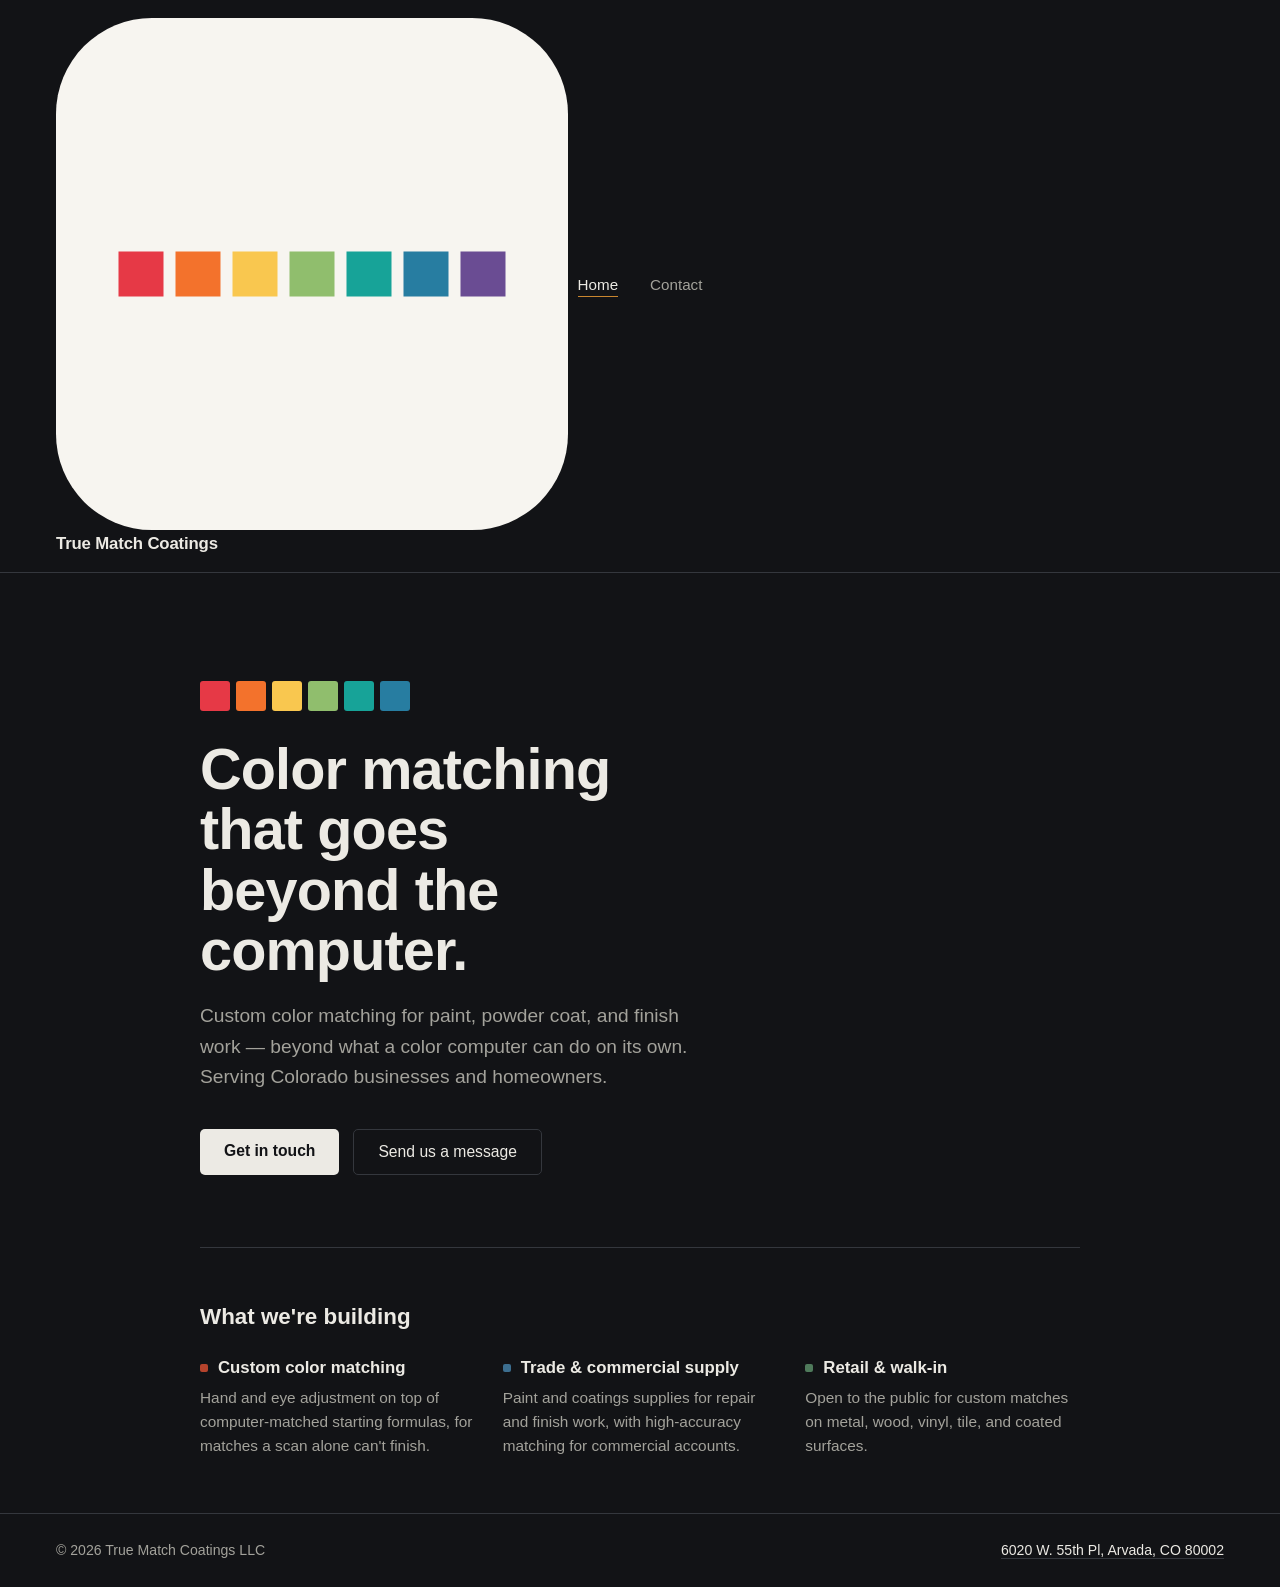
==== index.html @ b21d84d8 "Add files via upload" ====
<!DOCTYPE html>
<html lang="en">
<head>
<meta charset="UTF-8">
<meta name="viewport" content="width=device-width, initial-scale=1.0">
<title>Custom Paint Color Matching in Arvada, CO | True Match Coatings</title>
<meta name="description" content="True Match Coatings in Arvada, CO: custom hand-and-eye color matching for paint, powder coat, and finish work. Serving Colorado businesses and homeowners.">
<link rel="canonical" href="https://www.truematchcoatings.com/">
<meta property="og:type" content="website">
<meta property="og:site_name" content="True Match Coatings">
<meta property="og:title" content="Custom Paint Color Matching in Arvada, CO | True Match Coatings">
<meta property="og:description" content="Custom hand-and-eye color matching for paint, powder coat, and finish work. Serving Colorado businesses and homeowners.">
<meta property="og:url" content="https://www.truematchcoatings.com/">
<meta property="og:image" content="https://www.truematchcoatings.com/favicon-512.png">
<script type="application/ld+json">
{
  "@context": "https://schema.org",
  "@type": "LocalBusiness",
  "name": "True Match Coatings",
  "url": "https://www.truematchcoatings.com/",
  "image": "https://www.truematchcoatings.com/favicon-512.png",
  "description": "Custom paint, powder coat, and finish color matching with hand-and-eye adjustment on top of computer-matched formulas. Trade and commercial supply, plus retail and walk-in matching.",
  "telephone": "+1-303-345-3634",
  "openingHoursSpecification": {
    "@type": "OpeningHoursSpecification",
    "dayOfWeek": ["Monday", "Tuesday", "Wednesday", "Thursday", "Friday"],
    "opens": "08:00",
    "closes": "17:00"
  },
  "address": {
    "@type": "PostalAddress",
    "streetAddress": "6020 W. 55th Pl",
    "addressLocality": "Arvada",
    "addressRegion": "CO",
    "postalCode": "80002",
    "addressCountry": "US"
  },
  "areaServed": {
    "@type": "State",
    "name": "Colorado"
  },
  "knowsAbout": ["Custom paint color matching", "Powder coat color matching", "Commercial paint and coatings supply"]
}
</script>
<link rel="stylesheet" href="style.css">
<link rel="icon" href="favicon.ico" sizes="any">
<link rel="icon" href="favicon.svg" type="image/svg+xml">
<link rel="apple-touch-icon" href="favicon-512.png">
<style>
  .hero {
    padding: clamp(64px, 12vh, 120px) 0 clamp(48px, 8vh, 88px);
  }

  .hero h1 {
    font-size: clamp(2.4rem, 5.5vw, 3.6rem);
    font-weight: 650;
    letter-spacing: -0.015em;
    line-height: 1.05;
    margin: 28px 0 20px;
    max-width: 14ch;
  }

  .hero p.lede {
    font-size: 1.2rem;
    line-height: 1.6;
    color: var(--paper-dim);
    max-width: 46ch;
    margin: 0 0 36px;
  }

  .cta-row {
    display: flex;
    gap: 14px;
    flex-wrap: wrap;
  }

  .cta {
    display: inline-block;
    padding: 13px 24px;
    border-radius: 5px;
    text-decoration: none;
    font-size: 0.98rem;
  }

  .cta.primary {
    background: var(--paper);
    color: var(--graphite-deep);
    font-weight: 600;
  }

  .cta.secondary {
    border: 1px solid var(--line);
    color: var(--paper);
  }

  .cta.primary:hover { background: #fff; }
  .cta.secondary:hover { border-color: var(--paper-dim); }

  .strip {
    border-top: 1px solid var(--line);
    padding: 56px 0;
  }

  .strip h2 {
    font-size: 1.4rem;
    font-weight: 600;
    margin: 0 0 28px;
  }

  .cards {
    display: grid;
    grid-template-columns: repeat(auto-fit, minmax(220px, 1fr));
    gap: 28px;
  }

  .card h3 {
    font-size: 1.05rem;
    font-weight: 600;
    margin: 0 0 8px;
    display: flex;
    align-items: center;
    gap: 10px;
  }

  .card h3 .mark {
    width: 8px;
    height: 8px;
    border-radius: 2px;
    flex-shrink: 0;
  }

  .card p {
    color: var(--paper-dim);
    font-size: 0.96rem;
    line-height: 1.55;
    margin: 0;
  }
</style>
</head>
<body>

<header class="site">
  <a class="wordmark" href="index.html">
    <img src="favicon.svg" alt="" class="brand-mark" aria-hidden="true">
    True Match Coatings
  </a>
  <nav class="site">
    <a href="index.html" aria-current="page">Home</a>
    <a href="contact.html">Contact</a>
  </nav>
</header>

<main>
  <div class="wrap hero rise">
    <div class="swatch-row" aria-hidden="true">
      <div></div><div></div><div></div><div></div><div></div><div></div>
    </div>
    <h1>Color matching that goes beyond the computer.</h1>
    <p class="lede">
      Custom color matching for paint, powder coat, and finish work &mdash;
      beyond what a color computer can do on its own. Serving Colorado
      businesses and homeowners.
    </p>
    <div class="cta-row">
      <a class="cta primary" href="contact.html">Get in touch</a>
      <a class="cta secondary" href="contact.html#contact-form">Send us a message</a>
    </div>
  </div>

  <div class="wrap strip">
    <h2>What we're building</h2>
    <div class="cards">
      <div class="card">
        <h3><span class="mark" style="background:var(--swatch-1)"></span>Custom color matching</h3>
        <p>Hand and eye adjustment on top of computer-matched starting formulas, for matches a scan alone can't finish.</p>
      </div>
      <div class="card">
        <h3><span class="mark" style="background:var(--swatch-4)"></span>Trade &amp; commercial supply</h3>
        <p>Paint and coatings supplies for repair and finish work, with high-accuracy matching for commercial accounts.</p>
      </div>
      <div class="card">
        <h3><span class="mark" style="background:var(--swatch-3)"></span>Retail &amp; walk-in</h3>
        <p>Open to the public for custom matches on metal, wood, vinyl, tile, and coated surfaces.</p>
      </div>
    </div>
  </div>
</main>

<footer class="site">
  <span>&copy; 2026 True Match Coatings LLC</span>
  <a href="contact.html">6020 W. 55th Pl, Arvada, CO 80002</a>
</footer>

</body>
</html>
---- style.css ----
:root {
  --graphite: #1c1e22;
  --graphite-deep: #121316;
  --panel: #202329;
  --paper: #eceae4;
  --paper-dim: #a3a29b;
  --line: #34373d;

  --swatch-1: #b5432c;
  --swatch-2: #c9862f;
  --swatch-3: #4f7a5b;
  --swatch-4: #3c6e8f;
  --swatch-5: #5b4c8a;
  --swatch-6: #8a3c5e;
}

* { box-sizing: border-box; }

html, body {
  margin: 0;
  padding: 0;
  background: var(--graphite-deep);
  color: var(--paper);
  font-family: -apple-system, "Segoe UI", "Inter", Helvetica, Arial, sans-serif;
}

body {
  min-height: 100vh;
  display: flex;
  flex-direction: column;
}

a { color: inherit; }

/* ---------- Header / nav ---------- */

header.site {
  display: grid;
  grid-template-columns: 1fr auto 1fr;
  align-items: center;
  padding: 18px clamp(20px, 5vw, 56px);
  border-bottom: 1px solid var(--line);
}

.wordmark {
  justify-self: start;
  font-weight: 650;
  font-size: 1.05rem;
  letter-spacing: -0.01em;
  text-decoration: none;
  display: flex;
  flex-direction: column;
  align-items: flex-start;
  gap: 4px;
}

.brand-blocks {
  display: flex;
  gap: 2px;
}
.brand-blocks div { width: 6px; height: 6px; }
.brand-blocks div:nth-child(1) { background: #E63946; }
.brand-blocks div:nth-child(2) { background: #F3722C; }
.brand-blocks div:nth-child(3) { background: #F9C74F; }
.brand-blocks div:nth-child(4) { background: #90BE6D; }
.brand-blocks div:nth-child(5) { background: #17A398; }
.brand-blocks div:nth-child(6) { background: #277DA1; }
.brand-blocks div:nth-child(7) { background: #6A4C93; }

.header-slogan {
  font-size: 0.68rem;
  font-weight: 600;
  color: #17A398;
  letter-spacing: 0.01em;
  margin-top: 1px;
}

.header-phone {
  justify-self: center;
  color: var(--paper);
  font-weight: 650;
  font-size: 0.95rem;
  text-decoration: none;
  border-bottom: 1px solid var(--line);
  padding-bottom: 2px;
  white-space: nowrap;
}
.header-phone:hover { border-color: var(--paper); }

nav.site {
  justify-self: end;
  display: flex;
  gap: clamp(18px, 3vw, 32px);
}

nav.site a {
  text-decoration: none;
  color: var(--paper-dim);
  font-size: 0.95rem;
  padding-bottom: 3px;
  border-bottom: 1px solid transparent;
  transition: color 0.15s ease, border-color 0.15s ease;
}

nav.site a:hover,
nav.site a[aria-current="page"] {
  color: var(--paper);
  border-color: var(--swatch-2);
}

/* ---------- Shared layout helpers ---------- */

main {
  flex: 1;
  width: 100%;
}

.wrap {
  max-width: 880px;
  margin: 0 auto;
  padding: 0 clamp(20px, 5vw, 56px);
}

.swatch-row {
  display: flex;
  gap: 6px;
}

.swatch-row div {
  width: 30px;
  height: 30px;
  border-radius: 3px;
}
.swatch-row div:nth-child(1) { background: #E63946; }
.swatch-row div:nth-child(2) { background: #F3722C; }
.swatch-row div:nth-child(3) { background: #F9C74F; }
.swatch-row div:nth-child(4) { background: #90BE6D; }
.swatch-row div:nth-child(5) { background: #17A398; }
.swatch-row div:nth-child(6) { background: #277DA1; }
.swatch-row div:nth-child(7) { background: #6A4C93; }

/* ---------- Footer ---------- */

footer.site {
  border-top: 1px solid var(--line);
  padding: 28px clamp(20px, 5vw, 56px);
  color: var(--paper-dim);
  font-size: 0.88rem;
  display: flex;
  justify-content: space-between;
  flex-wrap: wrap;
  gap: 10px;
}

footer.site a {
  color: var(--paper);
  text-decoration: none;
  border-bottom: 1px solid var(--line);
}
footer.site a:hover { border-bottom-color: var(--paper); }

/* ---------- Focus visibility ---------- */

a:focus-visible, button:focus-visible {
  outline: 2px solid var(--swatch-4);
  outline-offset: 3px;
}

@media (prefers-reduced-motion: no-preference) {
  .rise { animation: rise 0.5s ease-out; }
  @keyframes rise {
    from { opacity: 0; transform: translateY(6px); }
    to { opacity: 1; transform: translateY(0); }
  }
}
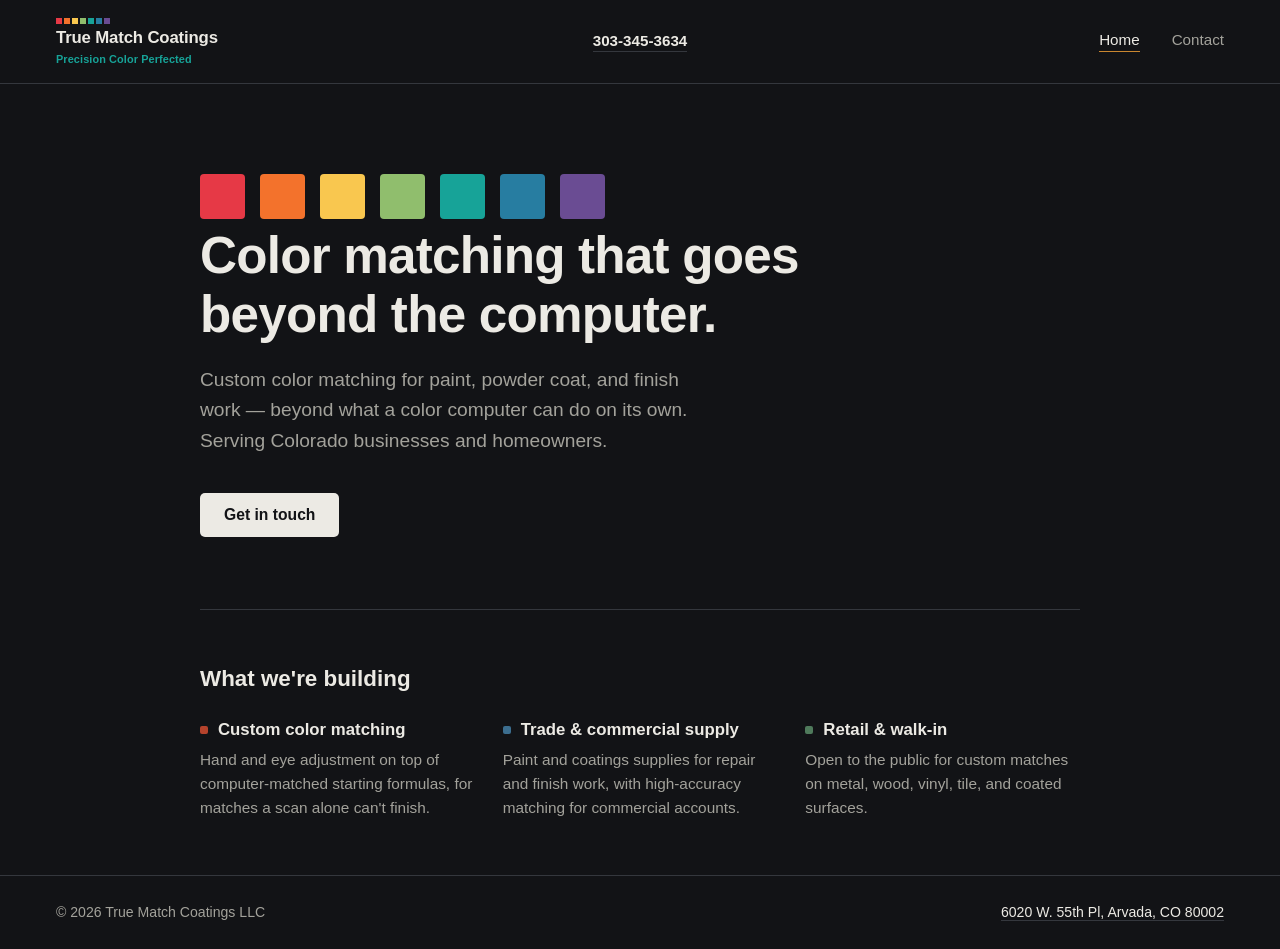
==== commit 3cfa64e1: "Add files via upload" ====
--- a/index.html
+++ b/index.html
@@ -48,16 +48,26 @@
 <link rel="apple-touch-icon" href="favicon-512.png">
 <style>
   .hero {
-    padding: clamp(64px, 12vh, 120px) 0 clamp(48px, 8vh, 88px);
+    padding: clamp(56px, 10vh, 100px) 0 clamp(48px, 8vh, 88px);
+  }
+
+  .hero .swatch-row {
+    gap: 15px;
+    margin-bottom: 8px;
+  }
+  .hero .swatch-row div {
+    width: 45px;
+    height: 45px;
+    border-radius: 4px;
   }
 
   .hero h1 {
-    font-size: clamp(2.4rem, 5.5vw, 3.6rem);
+    font-size: clamp(2.1rem, 4.8vw, 3.2rem);
     font-weight: 650;
     letter-spacing: -0.015em;
-    line-height: 1.05;
-    margin: 28px 0 20px;
-    max-width: 14ch;
+    line-height: 1.15;
+    margin: 0 0 20px;
+    max-width: 27ch;
   }
 
   .hero p.lede {
@@ -141,9 +151,13 @@
 
 <header class="site">
   <a class="wordmark" href="index.html">
-    <img src="favicon.svg" alt="" class="brand-mark" aria-hidden="true">
+    <div class="brand-blocks" aria-hidden="true">
+      <div></div><div></div><div></div><div></div><div></div><div></div><div></div>
+    </div>
     True Match Coatings
+    <span class="header-slogan">Precision Color Perfected</span>
   </a>
+  <a class="header-phone" href="tel:+13033453634">303-345-3634</a>
   <nav class="site">
     <a href="index.html" aria-current="page">Home</a>
     <a href="contact.html">Contact</a>
@@ -153,9 +167,9 @@
 <main>
   <div class="wrap hero rise">
     <div class="swatch-row" aria-hidden="true">
-      <div></div><div></div><div></div><div></div><div></div><div></div>
-    </div>
-    <h1>Color matching that goes beyond the computer.</h1>
+      <div></div><div></div><div></div><div></div><div></div><div></div><div></div>
+    </div>
+    <h1>Color matching that goes<br>beyond the computer.</h1>
     <p class="lede">
       Custom color matching for paint, powder coat, and finish work &mdash;
       beyond what a color computer can do on its own. Serving Colorado
@@ -163,7 +177,6 @@
     </p>
     <div class="cta-row">
       <a class="cta primary" href="contact.html">Get in touch</a>
-      <a class="cta secondary" href="contact.html#contact-form">Send us a message</a>
     </div>
   </div>
 
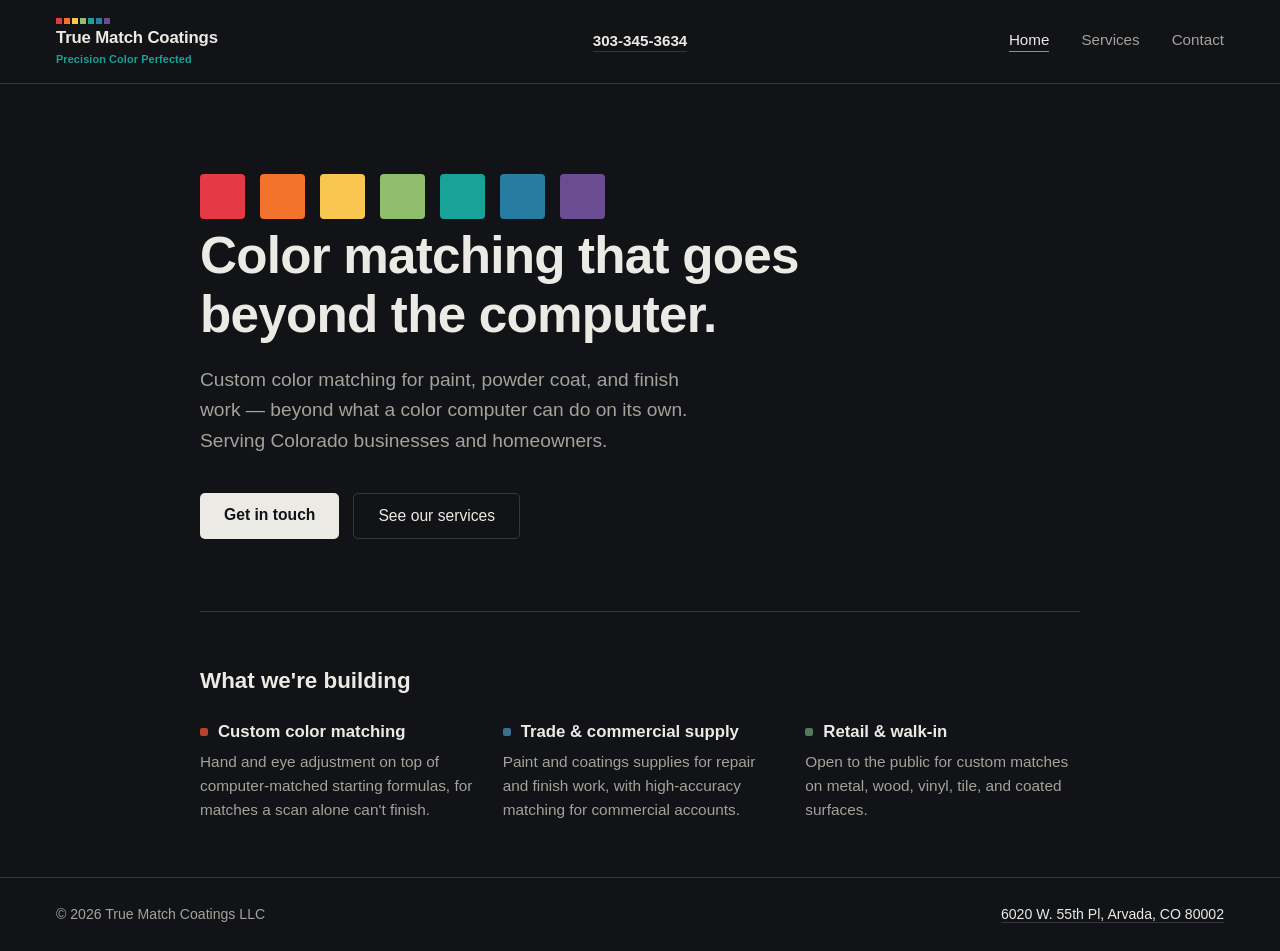
==== commit fdb6464d: "Add files via upload" ====
--- a/index.html
+++ b/index.html
@@ -3,22 +3,22 @@
 <head>
 <meta charset="UTF-8">
 <meta name="viewport" content="width=device-width, initial-scale=1.0">
-<title>Custom Paint Color Matching in Arvada, CO | True Match Coatings</title>
-<meta name="description" content="True Match Coatings in Arvada, CO: custom hand-and-eye color matching for paint, powder coat, and finish work. Serving Colorado businesses and homeowners.">
-<link rel="canonical" href="https://www.truematchcoatings.com/">
+<title>Custom Paint Color Matching | Denver Metro Area | True Match Coatings</title>
+<meta name="description" content="Custom hand-and-eye color matching for paint, powder coat, and finish work. Based in Arvada, serving the Denver Metro Area and all of Colorado.">
+<link rel="canonical" href="https://truematchcoatings.com/">
 <meta property="og:type" content="website">
 <meta property="og:site_name" content="True Match Coatings">
-<meta property="og:title" content="Custom Paint Color Matching in Arvada, CO | True Match Coatings">
+<meta property="og:title" content="Custom Paint Color Matching | Denver Metro Area | True Match Coatings">
 <meta property="og:description" content="Custom hand-and-eye color matching for paint, powder coat, and finish work. Serving Colorado businesses and homeowners.">
-<meta property="og:url" content="https://www.truematchcoatings.com/">
-<meta property="og:image" content="https://www.truematchcoatings.com/favicon-512.png">
+<meta property="og:url" content="https://truematchcoatings.com/">
+<meta property="og:image" content="https://truematchcoatings.com/favicon-512.png">
 <script type="application/ld+json">
 {
   "@context": "https://schema.org",
   "@type": "LocalBusiness",
   "name": "True Match Coatings",
-  "url": "https://www.truematchcoatings.com/",
-  "image": "https://www.truematchcoatings.com/favicon-512.png",
+  "url": "https://truematchcoatings.com/",
+  "image": "https://truematchcoatings.com/favicon-512.png",
   "description": "Custom paint, powder coat, and finish color matching with hand-and-eye adjustment on top of computer-matched formulas. Trade and commercial supply, plus retail and walk-in matching.",
   "telephone": "+1-303-345-3634",
   "openingHoursSpecification": {
@@ -35,10 +35,10 @@
     "postalCode": "80002",
     "addressCountry": "US"
   },
-  "areaServed": {
-    "@type": "State",
-    "name": "Colorado"
-  },
+  "areaServed": [
+    { "@type": "AdministrativeArea", "name": "Denver Metropolitan Area, Colorado" },
+    { "@type": "State", "name": "Colorado" }
+  ],
   "knowsAbout": ["Custom paint color matching", "Powder coat color matching", "Commercial paint and coatings supply"]
 }
 </script>
@@ -160,6 +160,7 @@
   <a class="header-phone" href="tel:+13033453634">303-345-3634</a>
   <nav class="site">
     <a href="index.html" aria-current="page">Home</a>
+    <a href="services.html">Services</a>
     <a href="contact.html">Contact</a>
   </nav>
 </header>
@@ -177,6 +178,7 @@
     </p>
     <div class="cta-row">
       <a class="cta primary" href="contact.html">Get in touch</a>
+      <a class="cta secondary" href="services.html">See our services</a>
     </div>
   </div>
 
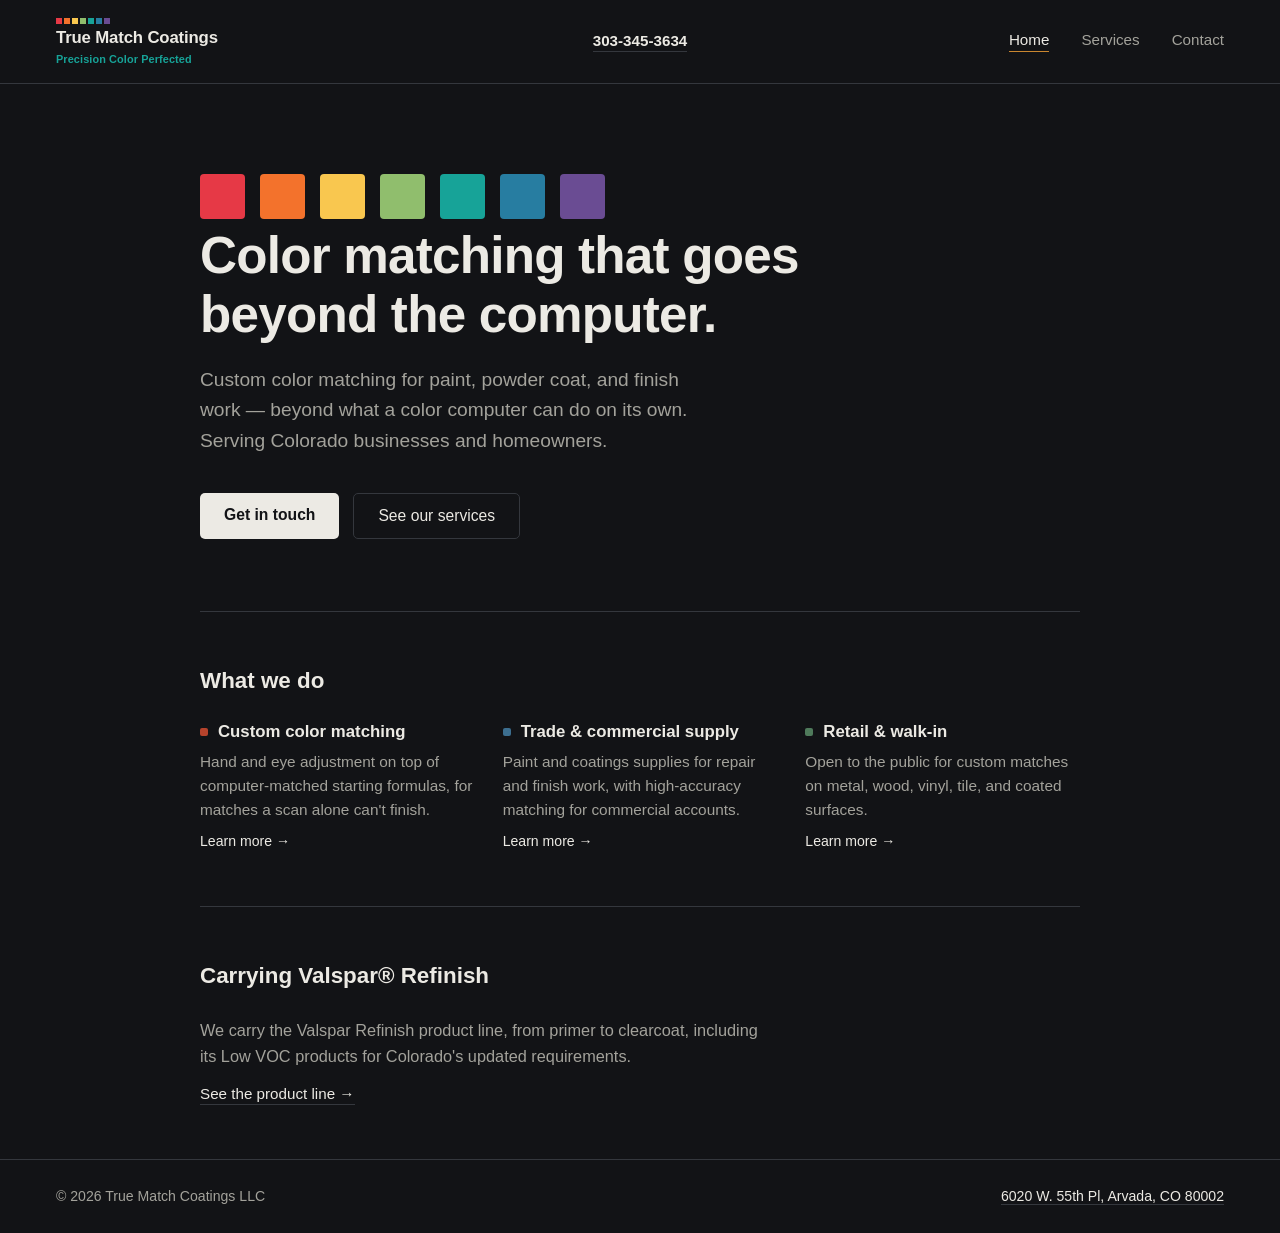
==== commit b96cc3af: "Add files via upload" ====
--- a/index.html
+++ b/index.html
@@ -47,6 +47,17 @@
 <link rel="icon" href="favicon.svg" type="image/svg+xml">
 <link rel="apple-touch-icon" href="favicon-512.png">
 <style>
+  /* Phone-width header: logo + nav on one row, phone number beneath */
+  @media (max-width: 640px) {
+    header.site { grid-template-columns: 1fr auto; row-gap: 12px; }
+    .wordmark { white-space: nowrap; font-size: 0.95rem; }
+    header.site { column-gap: 12px; }
+    nav.site { gap: 12px; }
+    nav.site a { font-size: 0.9rem; }
+    .header-phone { grid-column: 1 / -1; grid-row: 2; justify-self: start; }
+  }
+</style>
+<style>
   .hero {
     padding: clamp(56px, 10vh, 100px) 0 clamp(48px, 8vh, 88px);
   }
@@ -122,6 +133,42 @@
     grid-template-columns: repeat(auto-fit, minmax(220px, 1fr));
     gap: 28px;
   }
+
+  a.card {
+    display: block;
+    text-decoration: none;
+    color: inherit;
+    border-radius: 4px;
+    transition: box-shadow 0.15s ease;
+  }
+
+  a.card:hover {
+    box-shadow: 0 0 0 14px var(--panel), 0 0 0 15px var(--line);
+  }
+
+  .card .more {
+    display: inline-block;
+    margin-top: 12px;
+    font-size: 0.88rem;
+    color: var(--paper);
+  }
+
+  .brand-note {
+    color: var(--paper-dim);
+    font-size: 1.02rem;
+    line-height: 1.6;
+    max-width: 62ch;
+    margin: 0 0 16px;
+  }
+
+  .brand-link {
+    color: var(--paper);
+    font-size: 0.95rem;
+    text-decoration: none;
+    border-bottom: 1px solid var(--line);
+    padding-bottom: 2px;
+  }
+  .brand-link:hover { border-bottom-color: var(--paper); }
 
   .card h3 {
     font-size: 1.05rem;
@@ -183,21 +230,30 @@
   </div>
 
   <div class="wrap strip">
-    <h2>What we're building</h2>
+    <h2>What we do</h2>
     <div class="cards">
-      <div class="card">
+      <a class="card" href="services.html#custom-color-matching">
         <h3><span class="mark" style="background:var(--swatch-1)"></span>Custom color matching</h3>
         <p>Hand and eye adjustment on top of computer-matched starting formulas, for matches a scan alone can't finish.</p>
-      </div>
-      <div class="card">
+        <span class="more">Learn more &rarr;</span>
+      </a>
+      <a class="card" href="services.html#trade-commercial-supply">
         <h3><span class="mark" style="background:var(--swatch-4)"></span>Trade &amp; commercial supply</h3>
         <p>Paint and coatings supplies for repair and finish work, with high-accuracy matching for commercial accounts.</p>
-      </div>
-      <div class="card">
+        <span class="more">Learn more &rarr;</span>
+      </a>
+      <a class="card" href="services.html#retail-walk-in">
         <h3><span class="mark" style="background:var(--swatch-3)"></span>Retail &amp; walk-in</h3>
         <p>Open to the public for custom matches on metal, wood, vinyl, tile, and coated surfaces.</p>
-      </div>
-    </div>
+        <span class="more">Learn more &rarr;</span>
+      </a>
+    </div>
+  </div>
+
+  <div class="wrap strip">
+    <h2>Carrying Valspar&reg; Refinish</h2>
+    <p class="brand-note">We carry the Valspar Refinish product line, from primer to clearcoat, including its Low VOC products for Colorado's updated requirements.</p>
+    <a class="brand-link" href="services.html#valspar-refinish">See the product line &rarr;</a>
   </div>
 </main>
 
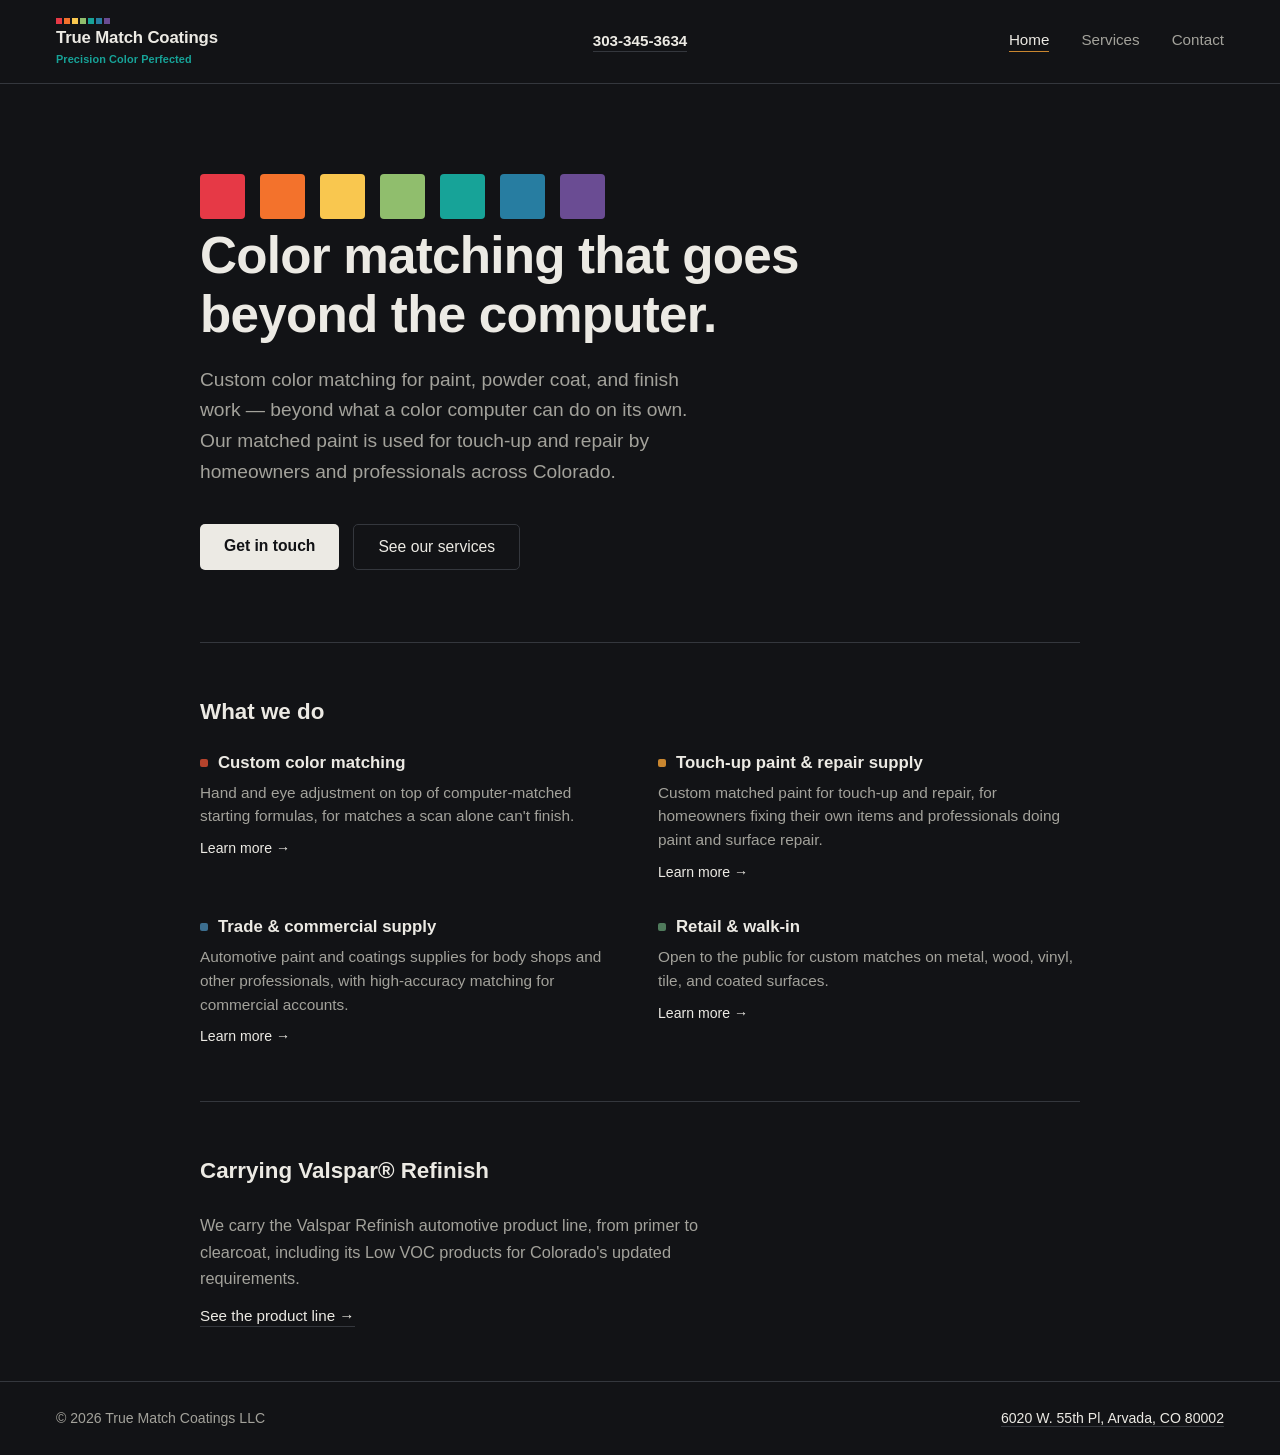
==== commit e2661b43: "Add files via upload" ====
--- a/index.html
+++ b/index.html
@@ -4,12 +4,12 @@
 <meta charset="UTF-8">
 <meta name="viewport" content="width=device-width, initial-scale=1.0">
 <title>Custom Paint Color Matching | Denver Metro Area | True Match Coatings</title>
-<meta name="description" content="Custom hand-and-eye color matching for paint, powder coat, and finish work. Based in Arvada, serving the Denver Metro Area and all of Colorado.">
+<meta name="description" content="Custom paint matching for touch-up and repair, with automotive and body shop supply. Arvada, serving the Denver Metro Area and all of Colorado.">
 <link rel="canonical" href="https://truematchcoatings.com/">
 <meta property="og:type" content="website">
 <meta property="og:site_name" content="True Match Coatings">
 <meta property="og:title" content="Custom Paint Color Matching | Denver Metro Area | True Match Coatings">
-<meta property="og:description" content="Custom hand-and-eye color matching for paint, powder coat, and finish work. Serving Colorado businesses and homeowners.">
+<meta property="og:description" content="Custom paint matching for touch-up, repair, and finish work. Serving the Denver Metro Area and all of Colorado.">
 <meta property="og:url" content="https://truematchcoatings.com/">
 <meta property="og:image" content="https://truematchcoatings.com/favicon-512.png">
 <script type="application/ld+json">
@@ -39,7 +39,7 @@
     { "@type": "AdministrativeArea", "name": "Denver Metropolitan Area, Colorado" },
     { "@type": "State", "name": "Colorado" }
   ],
-  "knowsAbout": ["Custom paint color matching", "Powder coat color matching", "Commercial paint and coatings supply"]
+  "knowsAbout": ["Custom paint color matching", "Powder coat color matching", "Automotive paint supply for body shops", "Commercial paint and coatings supply"]
 }
 </script>
 <link rel="stylesheet" href="style.css">
@@ -130,8 +130,8 @@
 
   .cards {
     display: grid;
-    grid-template-columns: repeat(auto-fit, minmax(220px, 1fr));
-    gap: 28px;
+    grid-template-columns: repeat(auto-fit, minmax(280px, 1fr));
+    gap: 36px;
   }
 
   a.card {
@@ -220,8 +220,9 @@
     <h1>Color matching that goes<br>beyond the computer.</h1>
     <p class="lede">
       Custom color matching for paint, powder coat, and finish work &mdash;
-      beyond what a color computer can do on its own. Serving Colorado
-      businesses and homeowners.
+      beyond what a color computer can do on its own. Our matched paint is
+      used for touch-up and repair by homeowners and professionals across
+      Colorado.
     </p>
     <div class="cta-row">
       <a class="cta primary" href="contact.html">Get in touch</a>
@@ -237,9 +238,14 @@
         <p>Hand and eye adjustment on top of computer-matched starting formulas, for matches a scan alone can't finish.</p>
         <span class="more">Learn more &rarr;</span>
       </a>
+      <a class="card" href="services.html#touch-up-repair">
+        <h3><span class="mark" style="background:var(--swatch-2)"></span>Touch-up paint &amp; repair supply</h3>
+        <p>Custom matched paint for touch-up and repair, for homeowners fixing their own items and professionals doing paint and surface repair.</p>
+        <span class="more">Learn more &rarr;</span>
+      </a>
       <a class="card" href="services.html#trade-commercial-supply">
         <h3><span class="mark" style="background:var(--swatch-4)"></span>Trade &amp; commercial supply</h3>
-        <p>Paint and coatings supplies for repair and finish work, with high-accuracy matching for commercial accounts.</p>
+        <p>Automotive paint and coatings supplies for body shops and other professionals, with high-accuracy matching for commercial accounts.</p>
         <span class="more">Learn more &rarr;</span>
       </a>
       <a class="card" href="services.html#retail-walk-in">
@@ -252,7 +258,7 @@
 
   <div class="wrap strip">
     <h2>Carrying Valspar&reg; Refinish</h2>
-    <p class="brand-note">We carry the Valspar Refinish product line, from primer to clearcoat, including its Low VOC products for Colorado's updated requirements.</p>
+    <p class="brand-note">We carry the Valspar Refinish automotive product line, from primer to clearcoat, including its Low VOC products for Colorado's updated requirements.</p>
     <a class="brand-link" href="services.html#valspar-refinish">See the product line &rarr;</a>
   </div>
 </main>
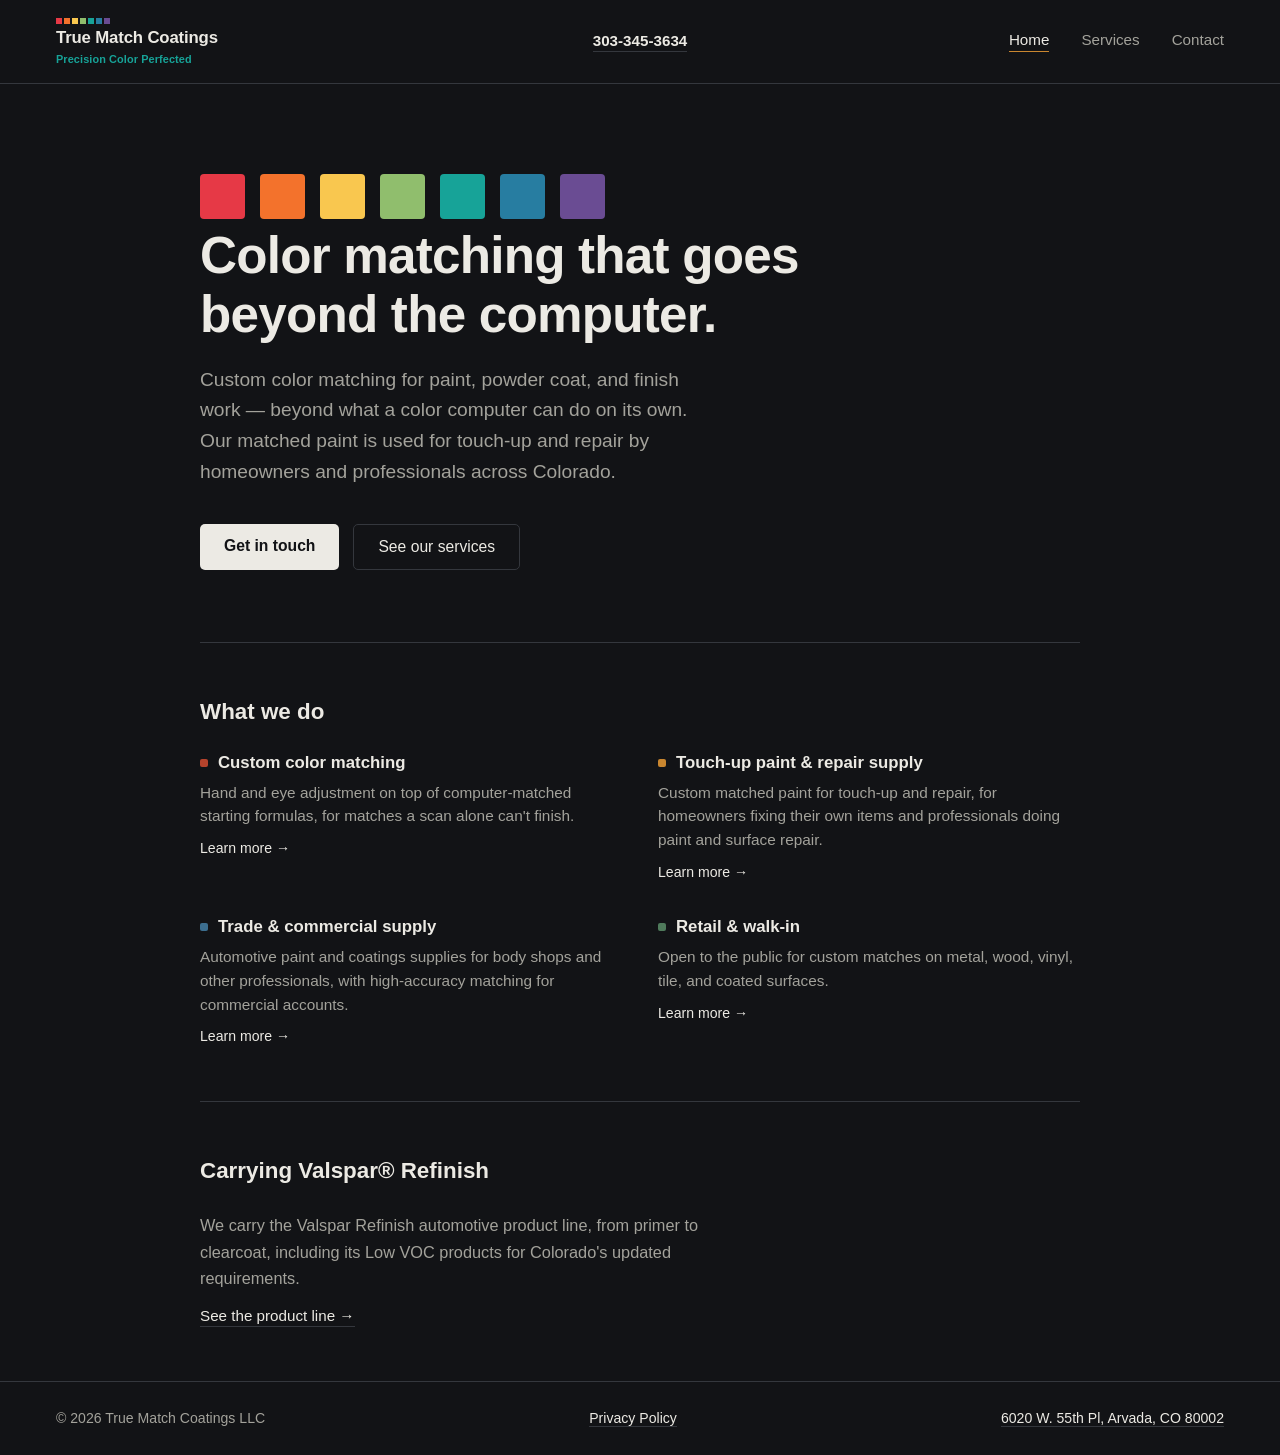
==== commit 4f7d3a58: "Add files via upload" ====
--- a/index.html
+++ b/index.html
@@ -265,8 +265,13 @@
 
 <footer class="site">
   <span>&copy; 2026 True Match Coatings LLC</span>
+  <a href="privacy.html">Privacy Policy</a>
   <a href="contact.html">6020 W. 55th Pl, Arvada, CO 80002</a>
 </footer>
 
+<!-- Start of HubSpot Embed Code -->
+<script type="text/javascript" id="hs-script-loader" async defer src="//js-na2.hs-scripts.com/247621168.js"></script>
+<!-- End of HubSpot Embed Code -->
+
 </body>
 </html>
